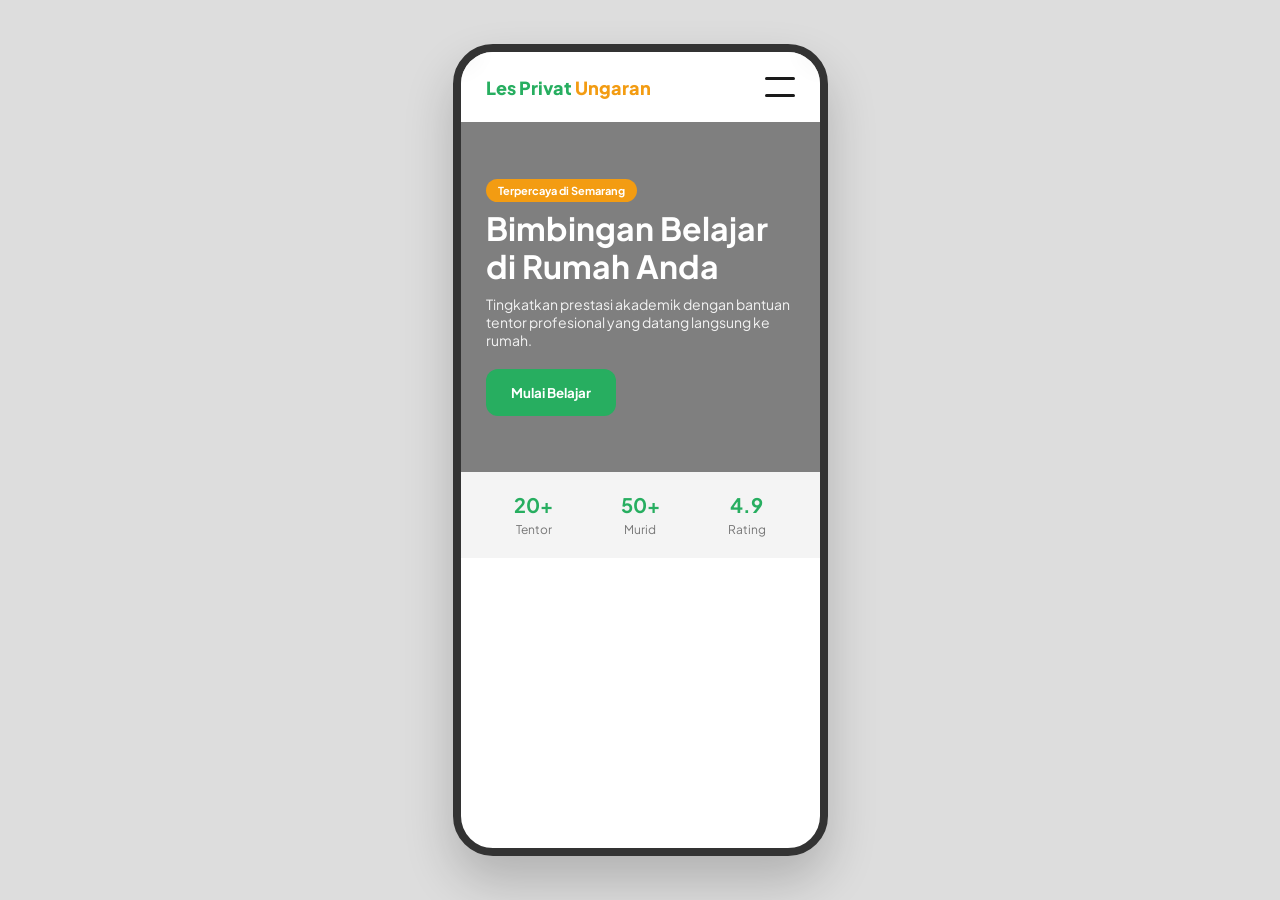
==== index.html @ 1aeaf03d "Add files via upload" ====
<!DOCTYPE html>
<html lang="id">
<head>
    <meta charset="UTF-8">
    <meta name="viewport" content="width=device-width, initial-scale=1.0">
    <title>Les Privat Ungaran - Premium UI</title>
    <link rel="stylesheet" href="style.css">
    <link href="https://fonts.googleapis.com/css2?family=Plus+Jakarta+Sans:wght@400;600;700;800&display=swap" rel="stylesheet">
    <link rel="stylesheet" href="https://cdnjs.cloudflare.com/ajax/libs/font-awesome/6.4.0/css/all.min.css">
</head>
<body>

    <div class="mobile-container">
        
        <!-- Header Fixed -->
        <header>
            <div class="logo" onclick="showPage('home')">Les Privat <span>Ungaran</span></div>
            <div class="menu-icon" id="menuBtn">
                <span></span>
                <span></span>
            </div>
        </header>

        <!-- Fullscreen Menu Navigation -->
        <nav class="nav-overlay" id="navOverlay">
            <div class="nav-content">
                <a href="#" onclick="showPage('home')">Home</a>
                <a href="#" onclick="showPage('tentang')">Tentang Les Privat</a>
                <a href="#" onclick="showPage('daftar-murid')">Daftar Jadi Murid</a>
                <a href="#" onclick="showPage('daftar-tentor')">Daftar Jadi Tentor</a>
                <a href="#" onclick="showPage('galeri')">Galeri</a>
                <a href="#" onclick="showPage('testimoni')">Testimoni</a>
            </div>
        </nav>

        <!-- PAGES CONTAINER -->
        <div id="main-content">

            <!-- PAGE: HOME -->
            <section id="page-home" class="page active">
                <div class="hero">
                    <div class="hero-content">
                        <span class="badge">Terpercaya di Semarang</span>
                        <h1>Bimbingan Belajar di Rumah Anda</h1>
                        <p>Tingkatkan prestasi akademik dengan bantuan tentor profesional yang datang langsung ke rumah.</p>
                        <button class="btn btn-primary" onclick="showPage('daftar-murid')">Mulai Belajar</button>
                    </div>
                </div>
                <div class="quick-stats">
                    <div class="stat-item"><b>20+</b><span>Tentor</span></div>
                    <div class="stat-item"><b>50+</b><span>Murid</span></div>
                    <div class="stat-item"><b>4.9</b><span>Rating</span></div>
                </div>
            </section>

            <!-- PAGE: TENTANG -->
            <section id="page-tentang" class="page">
                <div class="container">
                    <h2 class="section-title">Profil Kami</h2>
                    <div class="about-card">
                        <img src="https://images.unsplash.com/photo-1522202176988-66273c2fd55f?auto=format&fit=crop&w=500&q=80" alt="About">
                        <h3>Les Privat Ungaran</h3>
                        <p>Berdiri sejak tahun 2020, kami adalah komunitas pendidik di Kabupaten Semarang yang berkomitmen memberikan bimbingan belajar eksklusif 1-on-1. Kami percaya setiap anak unik dan butuh metode belajar yang personal.</p>
                    </div>
                </div>
            </section>

            <!-- PAGE: DAFTAR MURID -->
            <section id="page-daftar-murid" class="page">
                <div class="container">
                    <h2 class="section-title">Form Pendaftaran Murid</h2>
                    <div class="form-container">
                        <div class="input-group">
                            <label>Nama Lengkap Murid</label>
                            <input type="text" id="m_nama" placeholder="Contoh: Budi Santoso">
                        </div>
                        <div class="input-group">
                            <label>Alamat Lengkap</label>
                            <textarea id="m_alamat" placeholder="Nama Jalan, Kelurahan..."></textarea>
                        </div>
                        <div class="input-group">
                            <label>Usia / Kelas</label>
                            <input type="text" id="m_usia" placeholder="Contoh: 10 thn / 4 SD">
                        </div>
                        <div class="input-group">
                            <label>Sekolah</label>
                            <input type="text" id="m_sekolah" placeholder="Nama sekolah saat ini">
                        </div>
                        <div class="input-group">
                            <label>Mata Pelajaran</label>
                            <input type="text" id="m_mapel" placeholder="Contoh: Matematika, IPA">
                        </div>
                        <button class="btn btn-primary w-100" onclick="kirimMurid()">Daftar via WhatsApp</button>
                    </div>
                </div>
            </section>

            <!-- PAGE: DAFTAR TENTOR -->
            <section id="page-daftar-tentor" class="page">
                <div class="container">
                    <h2 class="section-title">Gabung Sebagai Tentor</h2>
                    <div class="form-container">
                        <div class="input-group">
                            <label>Nama Lengkap</label>
                            <input type="text" id="t_nama" placeholder="Gelar jika ada">
                        </div>
                        <div class="input-group">
                            <label>Lulusan / Instansi</label>
                            <input type="text" id="t_lulusan" placeholder="Contoh: UNNES Matematika">
                        </div>
                        <div class="input-group">
                            <label>Domisili</label>
                            <input type="text" id="t_domisili" placeholder="Kecamatan di Ungaran">
                        </div>
                        <div class="input-group">
                            <label>Keahlian Mengajar</label>
                            <input type="text" id="t_ahli" placeholder="Contoh: Fisika SMA, Inggris SD">
                        </div>
                        <button class="btn btn-secondary w-100" onclick="kirimTentor()">Kirim Lamaran (WA)</button>
                    </div>
                </div>
            </section>

            <!-- PAGE: GALERI -->
            <section id="page-galeri" class="page">
                <div class="container">
                    <h2 class="section-title">Galeri Kegiatan</h2>
                    <div class="gallery-grid">
                        <img src="https://images.unsplash.com/photo-1544367567-0f2fcb009e0b?auto=format&fit=crop&w=300&q=80" alt="1">
                        <img src="https://images.unsplash.com/photo-1427504494785-3a9ca7044f45?auto=format&fit=crop&w=300&q=80" alt="2">
                        <img src="https://images.unsplash.com/photo-1516321497487-e288fb19713f?auto=format&fit=crop&w=300&q=80" alt="3">
                        <img src="https://images.unsplash.com/photo-1509062522246-3755977927d7?auto=format&fit=crop&w=300&q=80" alt="4">
                    </div>
                </div>
            </section>

            <!-- PAGE: TESTIMONI -->
            <section id="page-testimoni" class="page">
                <div class="container">
                    <h2 class="section-title">Testimoni Wali Murid</h2>
                    <div class="testi-list">
                        <div class="testi-card">
                            <div class="stars">⭐⭐⭐⭐⭐</div>
                            <p>"Anak saya yang tadinya sulit belajar matematika, sekarang jadi lebih paham. Gurunya telaten."</p>
                            <b>- Ibu Siti, Bandungan</b>
                        </div>
                        <div class="testi-card">
                            <div class="stars">⭐⭐⭐⭐⭐</div>
                            <p>"Sangat praktis karena guru datang ke rumah. Jadwal juga bisa diatur fleksibel."</p>
                            <b>- Bp. Anton, Ungaran Timur</b>
                        </div>
                    </div>
                </div>
            </section>

        </div> <!-- End Content -->

    </div> <!-- End Container -->

    <script src="script.js"></script>
</body>
</html>
---- style.css ----
:root {
    --primary: #27ae60;
    --orange: #f39c12;
    --dark: #1a1a1a;
    --gray: #f4f4f4;
    --white: #ffffff;
}

* {
    margin: 0; padding: 0; box-sizing: border-box;
    font-family: 'Plus Jakarta Sans', sans-serif;
}

body {
    background-color: #ddd;
    display: flex; justify-content: center; align-items: center;
    min-height: 100vh;
}

.mobile-container {
    width: 375px; height: 812px;
    background: var(--white);
    position: relative;
    border-radius: 40px;
    overflow: hidden;
    box-shadow: 0 25px 50px rgba(0,0,0,0.2);
    border: 8px solid #333;
}

/* Header */
header {
    height: 70px;
    padding: 0 25px;
    display: flex; justify-content: space-between; align-items: center;
    position: absolute; top: 0; width: 100%; z-index: 100;
    background: rgba(255,255,255,0.9);
    backdrop-filter: blur(10px);
}

.logo { font-weight: 800; font-size: 18px; color: var(--primary); cursor: pointer; }
.logo span { color: var(--orange); }

.menu-icon {
    width: 30px; height: 20px;
    display: flex; flex-direction: column; justify-content: space-between;
    cursor: pointer; z-index: 101;
}

.menu-icon span {
    display: block; width: 100%; height: 3px;
    background: var(--dark); border-radius: 2px;
    transition: 0.3s;
}

.menu-icon.active span:nth-child(1) { transform: translateY(8.5px) rotate(45deg); }
.menu-icon.active span:nth-child(2) { transform: rotate(-45deg); }

/* Navigation Overlay */
.nav-overlay {
    position: absolute; top: 0; left: 0;
    width: 100%; height: 100%;
    background: var(--primary);
    z-index: 99;
    display: flex; align-items: center; justify-content: center;
    transform: translateY(-100%);
    transition: 0.5s cubic-bezier(0.77, 0, 0.175, 1);
}

.nav-overlay.active { transform: translateY(0); }

.nav-content { display: flex; flex-direction: column; gap: 25px; text-align: center; }

.nav-content a {
    color: white; text-decoration: none;
    font-size: 22px; font-weight: 700;
    transition: 0.3s;
}

/* Page Control */
#main-content {
    height: 100%; padding-top: 70px;
    overflow-y: auto;
}

.page { display: none; padding-bottom: 50px; }
.page.active { display: block; animation: fadeIn 0.4s ease; }

@keyframes fadeIn {
    from { opacity: 0; transform: translateY(10px); }
    to { opacity: 1; transform: translateY(0); }
}

/* Home Section */
.hero {
    height: 350px;
    background: linear-gradient(rgba(0,0,0,0.5), rgba(0,0,0,0.5)), url('https://images.unsplash.com/photo-1577896851231-70ef18881754?auto=format&fit=crop&w=500&q=80');
    background-size: cover; background-position: center;
    display: flex; align-items: center; padding: 25px; color: white;
}

.badge {
    background: var(--orange); padding: 5px 12px;
    border-radius: 20px; font-size: 11px; font-weight: 700;
}

.hero h1 { font-size: 32px; margin: 10px 0; line-height: 1.2; }
.hero p { font-size: 14px; opacity: 0.9; margin-bottom: 20px; }

.quick-stats {
    display: flex; justify-content: space-around;
    padding: 20px; background: var(--gray);
}

.stat-item { text-align: center; }
.stat-item b { display: block; font-size: 20px; color: var(--primary); }
.stat-item span { font-size: 12px; color: #777; }

/* Forms & UI */
.container { padding: 25px; }
.section-title { font-size: 22px; margin-bottom: 20px; color: var(--dark); text-align: center; }

.input-group { margin-bottom: 15px; }
.input-group label { display: block; font-size: 12px; font-weight: 700; margin-bottom: 5px; }
.input-group input, .input-group textarea {
    width: 100%; padding: 12px; border: 1px solid #ddd;
    border-radius: 10px; font-size: 14px; background: var(--gray);
}

.btn {
    padding: 15px 25px; border-radius: 12px; border: none;
    font-weight: 700; cursor: pointer; transition: 0.3s;
}

.btn-primary { background: var(--primary); color: white; }
.btn-secondary { background: var(--orange); color: white; }
.w-100 { width: 100%; }

/* Gallery */
.gallery-grid {
    display: grid; grid-template-columns: 1fr 1fr; gap: 10px;
}
.gallery-grid img { width: 100%; height: 120px; object-fit: cover; border-radius: 10px; }

/* Testi */
.testi-card {
    background: var(--gray); padding: 15px; border-radius: 15px; margin-bottom: 15px;
}
.testi-card p { font-size: 13px; font-style: italic; margin: 10px 0; }

.about-card img { width: 100%; border-radius: 15px; margin-bottom: 15px; }
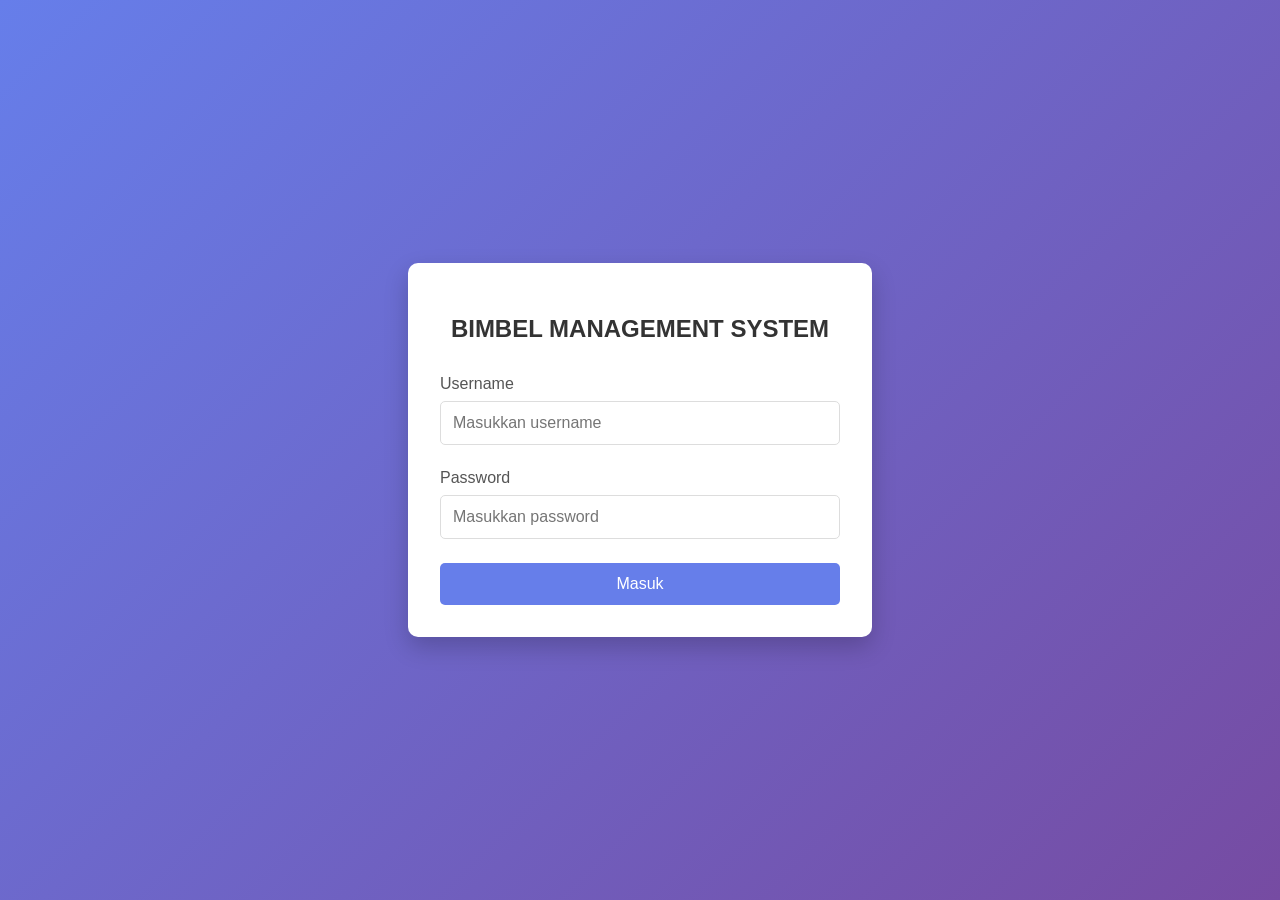
==== commit 9c1a1cdd: "Create index.html" ====
--- a/index.html
+++ b/index.html
@@ -1,162 +1,130 @@
-<!DOCTYPE html>
-<html lang="id">
-<head>
-    <meta charset="UTF-8">
-    <meta name="viewport" content="width=device-width, initial-scale=1.0">
-    <title>Les Privat Ungaran - Premium UI</title>
-    <link rel="stylesheet" href="style.css">
-    <link href="https://fonts.googleapis.com/css2?family=Plus+Jakarta+Sans:wght@400;600;700;800&display=swap" rel="stylesheet">
-    <link rel="stylesheet" href="https://cdnjs.cloudflare.com/ajax/libs/font-awesome/6.4.0/css/all.min.css">
-</head>
-<body>
-
-    <div class="mobile-container">
-        
-        <!-- Header Fixed -->
-        <header>
-            <div class="logo" onclick="showPage('home')">Les Privat <span>Ungaran</span></div>
-            <div class="menu-icon" id="menuBtn">
-                <span></span>
-                <span></span>
-            </div>
-        </header>
-
-        <!-- Fullscreen Menu Navigation -->
-        <nav class="nav-overlay" id="navOverlay">
-            <div class="nav-content">
-                <a href="#" onclick="showPage('home')">Home</a>
-                <a href="#" onclick="showPage('tentang')">Tentang Les Privat</a>
-                <a href="#" onclick="showPage('daftar-murid')">Daftar Jadi Murid</a>
-                <a href="#" onclick="showPage('daftar-tentor')">Daftar Jadi Tentor</a>
-                <a href="#" onclick="showPage('galeri')">Galeri</a>
-                <a href="#" onclick="showPage('testimoni')">Testimoni</a>
-            </div>
-        </nav>
-
-        <!-- PAGES CONTAINER -->
-        <div id="main-content">
-
-            <!-- PAGE: HOME -->
-            <section id="page-home" class="page active">
-                <div class="hero">
-                    <div class="hero-content">
-                        <span class="badge">Terpercaya di Semarang</span>
-                        <h1>Bimbingan Belajar di Rumah Anda</h1>
-                        <p>Tingkatkan prestasi akademik dengan bantuan tentor profesional yang datang langsung ke rumah.</p>
-                        <button class="btn btn-primary" onclick="showPage('daftar-murid')">Mulai Belajar</button>
-                    </div>
-                </div>
-                <div class="quick-stats">
-                    <div class="stat-item"><b>20+</b><span>Tentor</span></div>
-                    <div class="stat-item"><b>50+</b><span>Murid</span></div>
-                    <div class="stat-item"><b>4.9</b><span>Rating</span></div>
-                </div>
-            </section>
-
-            <!-- PAGE: TENTANG -->
-            <section id="page-tentang" class="page">
-                <div class="container">
-                    <h2 class="section-title">Profil Kami</h2>
-                    <div class="about-card">
-                        <img src="https://images.unsplash.com/photo-1522202176988-66273c2fd55f?auto=format&fit=crop&w=500&q=80" alt="About">
-                        <h3>Les Privat Ungaran</h3>
-                        <p>Berdiri sejak tahun 2020, kami adalah komunitas pendidik di Kabupaten Semarang yang berkomitmen memberikan bimbingan belajar eksklusif 1-on-1. Kami percaya setiap anak unik dan butuh metode belajar yang personal.</p>
-                    </div>
-                </div>
-            </section>
-
-            <!-- PAGE: DAFTAR MURID -->
-            <section id="page-daftar-murid" class="page">
-                <div class="container">
-                    <h2 class="section-title">Form Pendaftaran Murid</h2>
-                    <div class="form-container">
-                        <div class="input-group">
-                            <label>Nama Lengkap Murid</label>
-                            <input type="text" id="m_nama" placeholder="Contoh: Budi Santoso">
-                        </div>
-                        <div class="input-group">
-                            <label>Alamat Lengkap</label>
-                            <textarea id="m_alamat" placeholder="Nama Jalan, Kelurahan..."></textarea>
-                        </div>
-                        <div class="input-group">
-                            <label>Usia / Kelas</label>
-                            <input type="text" id="m_usia" placeholder="Contoh: 10 thn / 4 SD">
-                        </div>
-                        <div class="input-group">
-                            <label>Sekolah</label>
-                            <input type="text" id="m_sekolah" placeholder="Nama sekolah saat ini">
-                        </div>
-                        <div class="input-group">
-                            <label>Mata Pelajaran</label>
-                            <input type="text" id="m_mapel" placeholder="Contoh: Matematika, IPA">
-                        </div>
-                        <button class="btn btn-primary w-100" onclick="kirimMurid()">Daftar via WhatsApp</button>
-                    </div>
-                </div>
-            </section>
-
-            <!-- PAGE: DAFTAR TENTOR -->
-            <section id="page-daftar-tentor" class="page">
-                <div class="container">
-                    <h2 class="section-title">Gabung Sebagai Tentor</h2>
-                    <div class="form-container">
-                        <div class="input-group">
-                            <label>Nama Lengkap</label>
-                            <input type="text" id="t_nama" placeholder="Gelar jika ada">
-                        </div>
-                        <div class="input-group">
-                            <label>Lulusan / Instansi</label>
-                            <input type="text" id="t_lulusan" placeholder="Contoh: UNNES Matematika">
-                        </div>
-                        <div class="input-group">
-                            <label>Domisili</label>
-                            <input type="text" id="t_domisili" placeholder="Kecamatan di Ungaran">
-                        </div>
-                        <div class="input-group">
-                            <label>Keahlian Mengajar</label>
-                            <input type="text" id="t_ahli" placeholder="Contoh: Fisika SMA, Inggris SD">
-                        </div>
-                        <button class="btn btn-secondary w-100" onclick="kirimTentor()">Kirim Lamaran (WA)</button>
-                    </div>
-                </div>
-            </section>
-
-            <!-- PAGE: GALERI -->
-            <section id="page-galeri" class="page">
-                <div class="container">
-                    <h2 class="section-title">Galeri Kegiatan</h2>
-                    <div class="gallery-grid">
-                        <img src="https://images.unsplash.com/photo-1544367567-0f2fcb009e0b?auto=format&fit=crop&w=300&q=80" alt="1">
-                        <img src="https://images.unsplash.com/photo-1427504494785-3a9ca7044f45?auto=format&fit=crop&w=300&q=80" alt="2">
-                        <img src="https://images.unsplash.com/photo-1516321497487-e288fb19713f?auto=format&fit=crop&w=300&q=80" alt="3">
-                        <img src="https://images.unsplash.com/photo-1509062522246-3755977927d7?auto=format&fit=crop&w=300&q=80" alt="4">
-                    </div>
-                </div>
-            </section>
-
-            <!-- PAGE: TESTIMONI -->
-            <section id="page-testimoni" class="page">
-                <div class="container">
-                    <h2 class="section-title">Testimoni Wali Murid</h2>
-                    <div class="testi-list">
-                        <div class="testi-card">
-                            <div class="stars">⭐⭐⭐⭐⭐</div>
-                            <p>"Anak saya yang tadinya sulit belajar matematika, sekarang jadi lebih paham. Gurunya telaten."</p>
-                            <b>- Ibu Siti, Bandungan</b>
-                        </div>
-                        <div class="testi-card">
-                            <div class="stars">⭐⭐⭐⭐⭐</div>
-                            <p>"Sangat praktis karena guru datang ke rumah. Jadwal juga bisa diatur fleksibel."</p>
-                            <b>- Bp. Anton, Ungaran Timur</b>
-                        </div>
-                    </div>
-                </div>
-            </section>
-
-        </div> <!-- End Content -->
-
-    </div> <!-- End Container -->
-
-    <script src="script.js"></script>
-</body>
+<!DOCTYPE html>
+<html lang="id">
+<head>
+    <meta charset="UTF-8">
+    <meta name="viewport" content="width=device-width, initial-scale=1.0">
+    <title>Login Bimbel System</title>
+    <style>
+        body {
+            font-family: 'Segoe UI', Tahoma, Geneva, Verdana, sans-serif;
+            background: linear-gradient(135deg, #667eea 0%, #764ba2 100%);
+            display: flex;
+            justify-content: center;
+            align-items: center;
+            height: 100vh;
+            margin: 0;
+        }
+        .login-container {
+            background: white;
+            padding: 2rem;
+            border-radius: 10px;
+            box-shadow: 0 10px 25px rgba(0,0,0,0.2);
+            width: 100%;
+            max-width: 400px;
+        }
+        h2 {
+            text-align: center;
+            color: #333;
+            margin-bottom: 2rem;
+        }
+        .form-group {
+            margin-bottom: 1.5rem;
+        }
+        label {
+            display: block;
+            margin-bottom: 0.5rem;
+            color: #555;
+            font-weight: 500;
+        }
+        input {
+            width: 100%;
+            padding: 0.75rem;
+            border: 1px solid #ddd;
+            border-radius: 5px;
+            font-size: 1rem;
+            box-sizing: border-box;
+        }
+        input:focus {
+            border-color: #667eea;
+            outline: none;
+        }
+        button {
+            width: 100%;
+            padding: 0.75rem;
+            background: #667eea;
+            color: white;
+            border: none;
+            border-radius: 5px;
+            font-size: 1rem;
+            cursor: pointer;
+            transition: background 0.3s;
+        }
+        button:hover {
+            background: #5a6fd6;
+        }
+        .error-msg {
+            color: #e74c3c;
+            text-align: center;
+            margin-top: 1rem;
+            font-size: 0.9rem;
+            display: none;
+        }
+        .loading {
+            display: none;
+            text-align: center;
+            margin-top: 1rem;
+        }
+    </style>
+</head>
+<body>
+    <div class="login-container">
+        <h2>BIMBEL MANAGEMENT SYSTEM</h2>
+        <form id="loginForm">
+            <div class="form-group">
+                <label for="username">Username</label>
+                <input type="text" id="username" required placeholder="Masukkan username">
+            </div>
+            <div class="form-group">
+                <label for="password">Password</label>
+                <input type="password" id="password" required placeholder="Masukkan password">
+            </div>
+            <button type="submit" id="loginBtn">Masuk</button>
+            <div class="error-msg" id="errorMsg"></div>
+            <div class="loading" id="loadingMsg">Memproses...</div>
+        </form>
+    </div>
+
+    <script src="config.js"></script>
+    <script>
+        document.getElementById('loginForm').addEventListener('submit', function(e) {
+            e.preventDefault();
+            
+            const username = document.getElementById('username').value;
+            const password = document.getElementById('password').value;
+            const btn = document.getElementById('loginBtn');
+            const msg = document.getElementById('errorMsg');
+            const loading = document.getElementById('loadingMsg');
+
+            // Reset tampilan
+            msg.style.display = 'none';
+            loading.style.display = 'block';
+            btn.disabled = true;
+
+            // Panggil fungsi login dari backend
+            postData('login', { username, password }, (err, data) => {
+                loading.style.display = 'none';
+                btn.disabled = false;
+
+                if (err) {
+                    msg.textContent = err.message;
+                    msg.style.display = 'block';
+                } else {
+                    // Login berhasil, simpan session dan redirect
+                    localStorage.setItem('user', JSON.stringify(data));
+                    window.location.href = 'dashboard.html';
+                }
+            });
+        });
+    </script>
+</body>
 </html>
